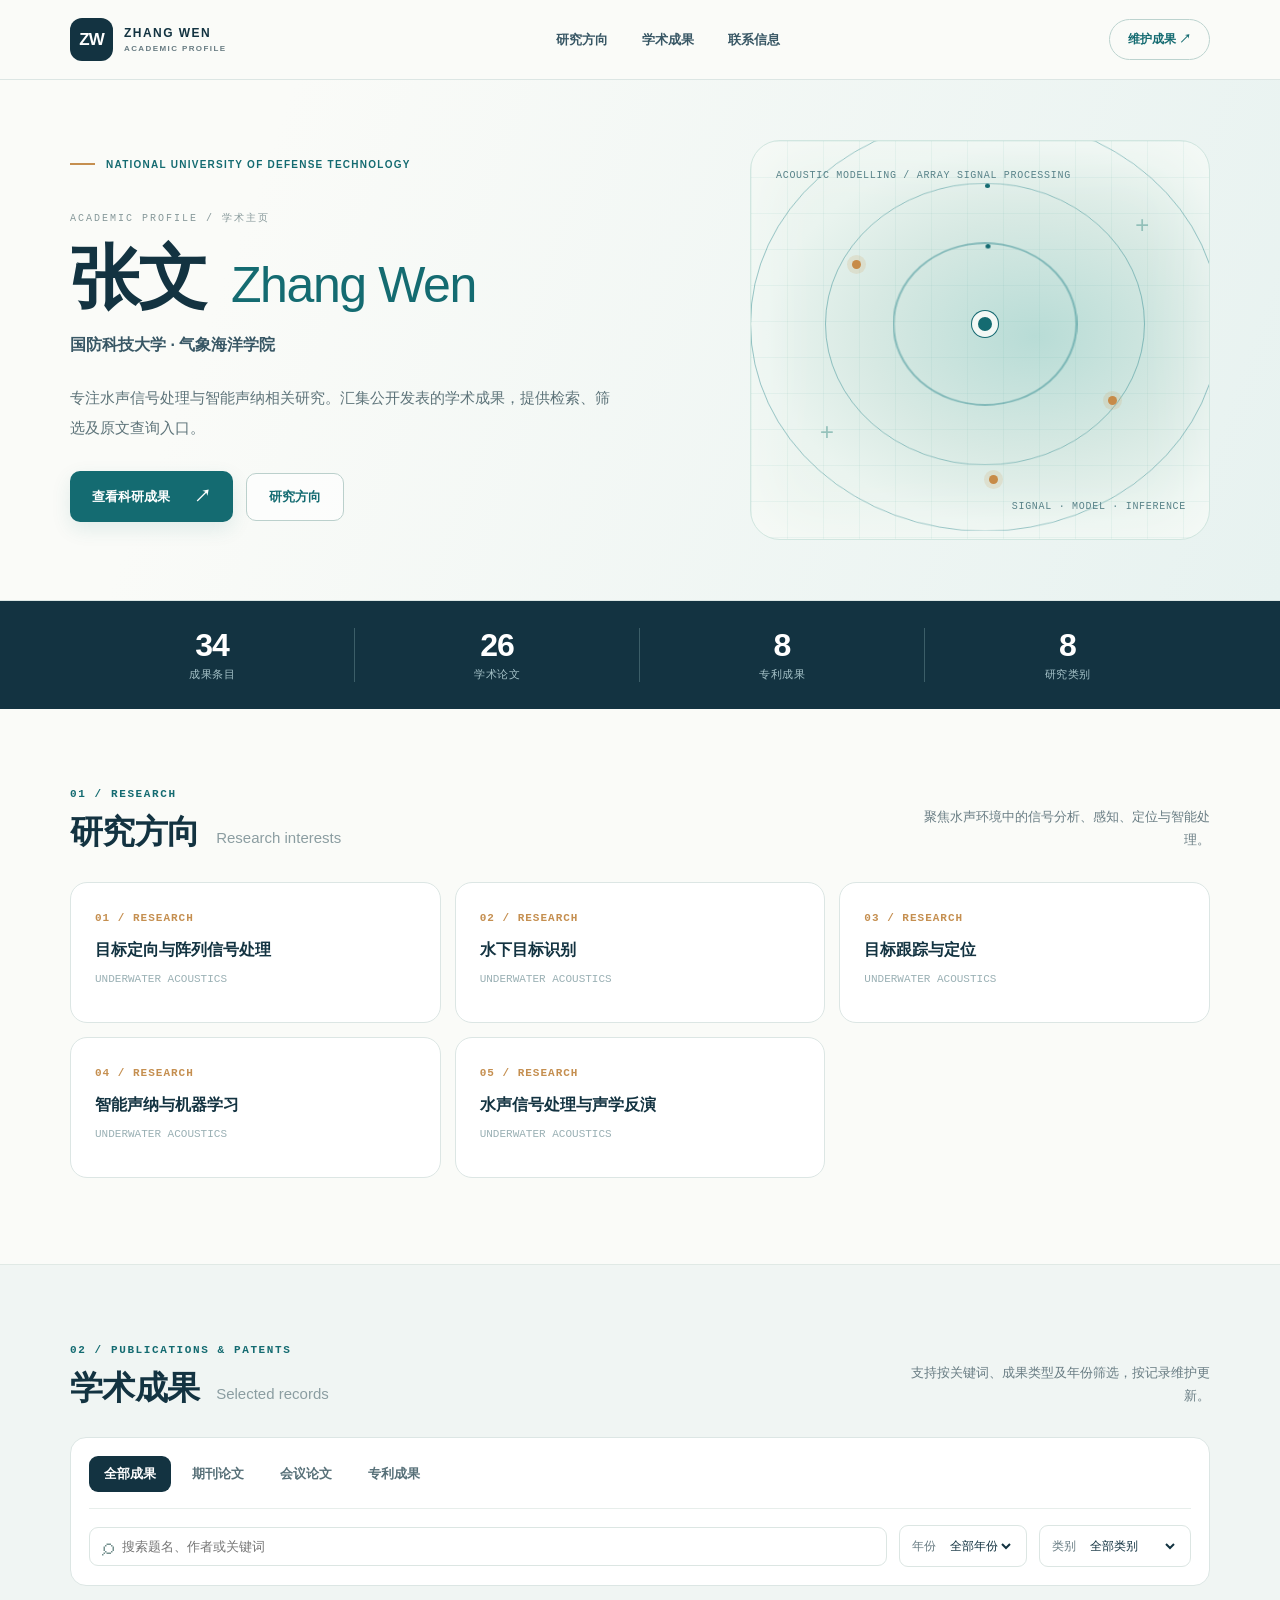
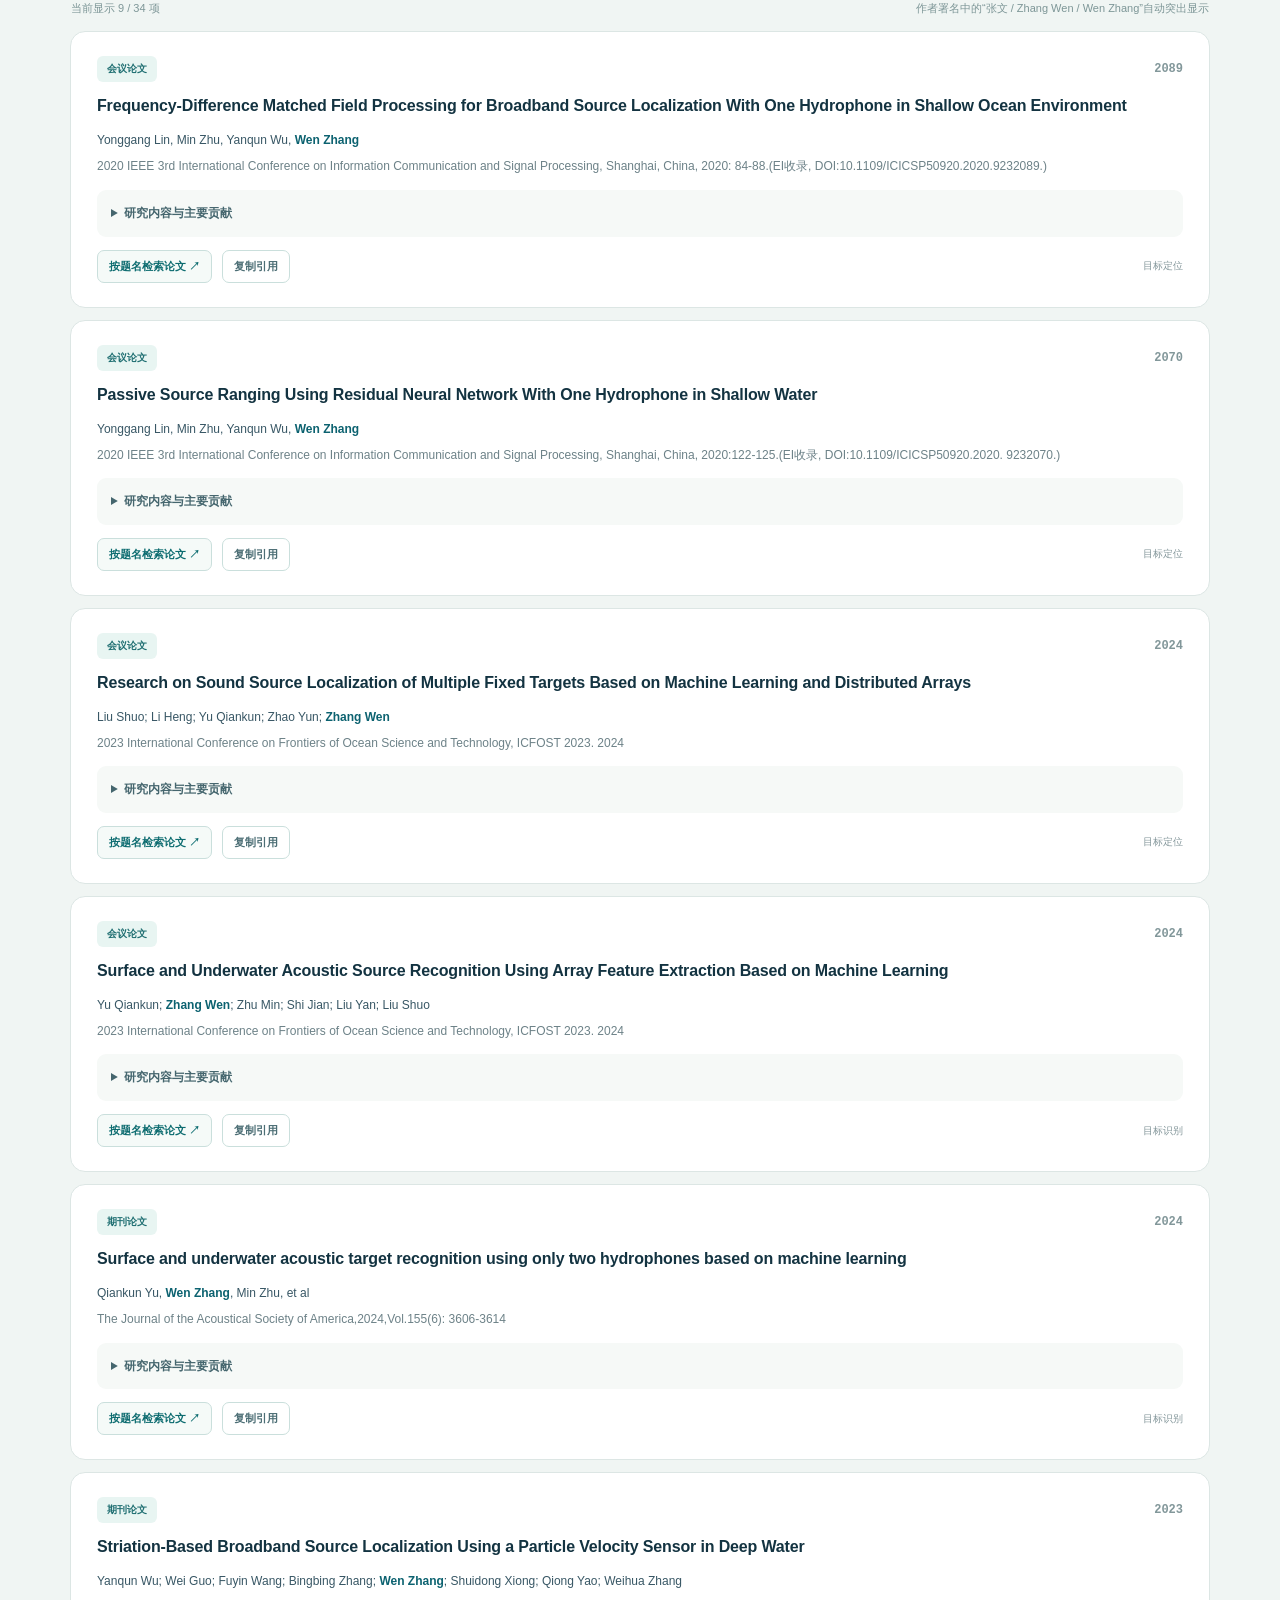
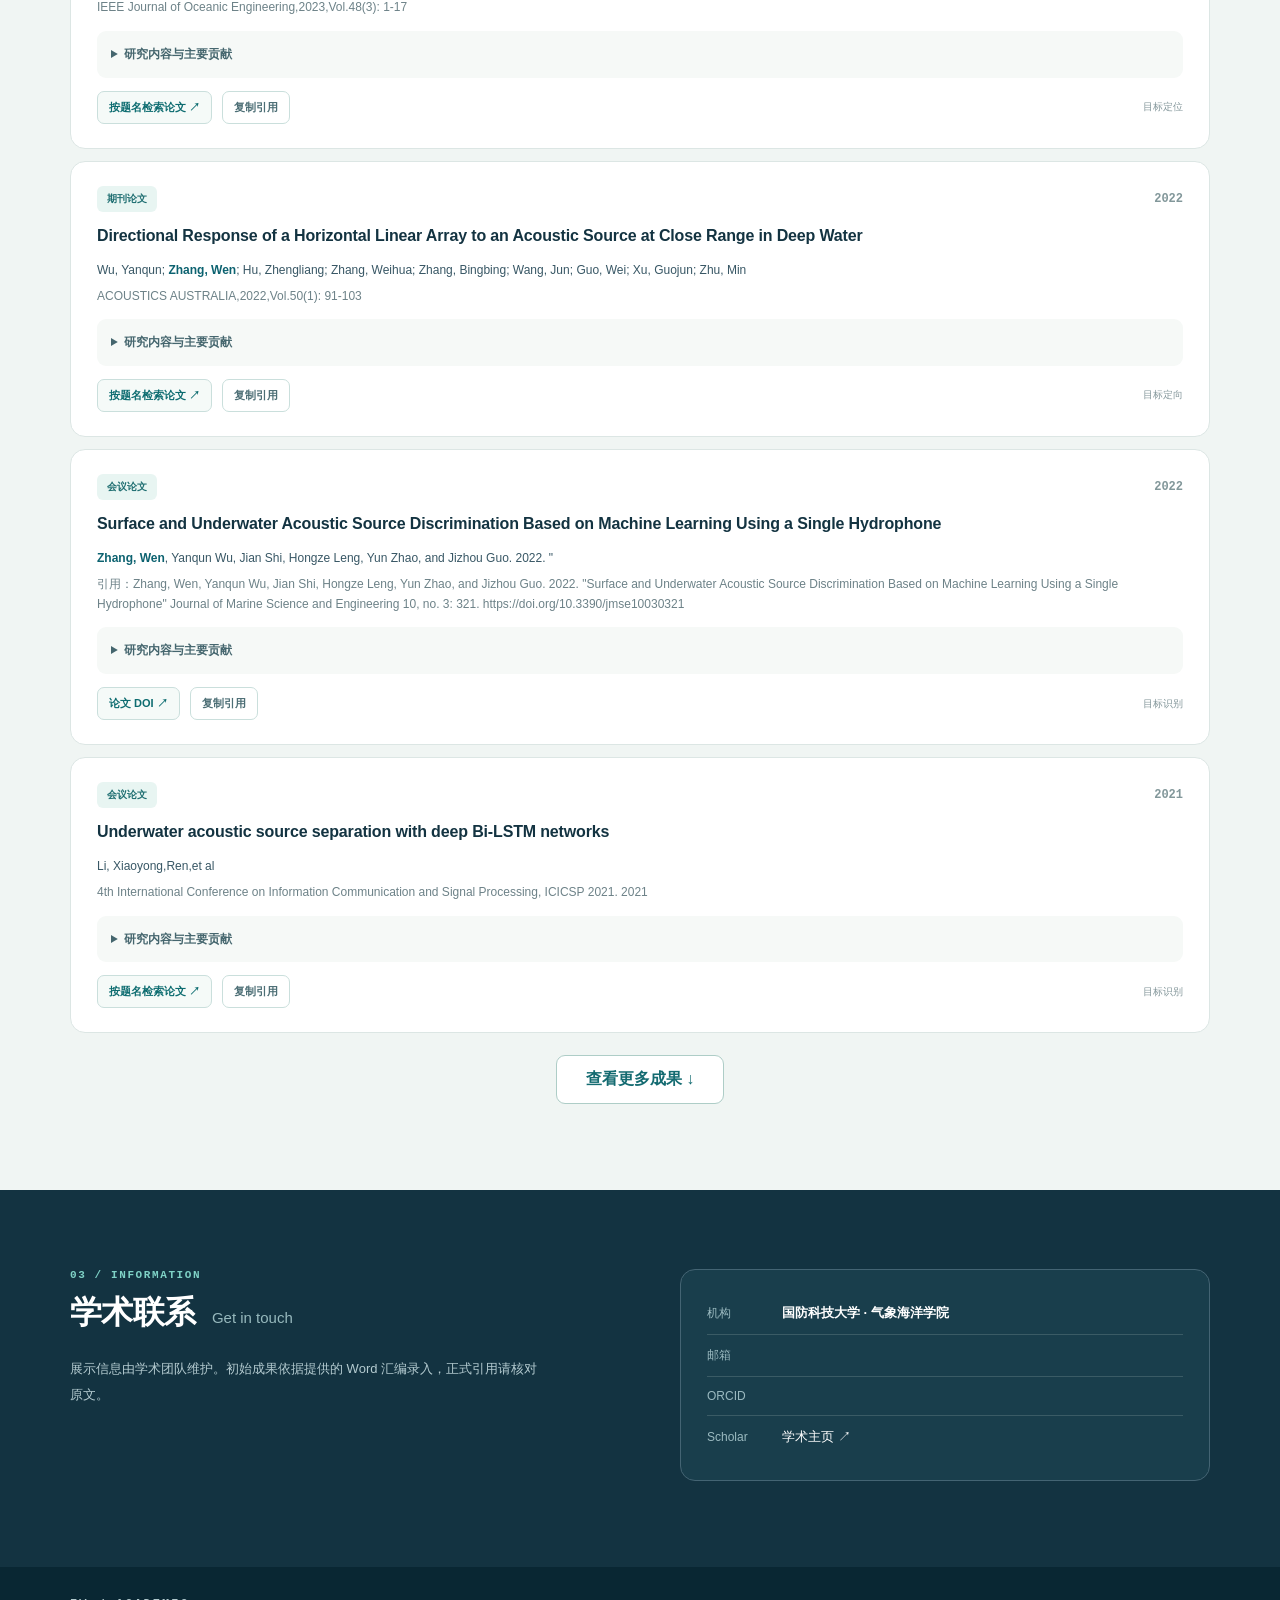
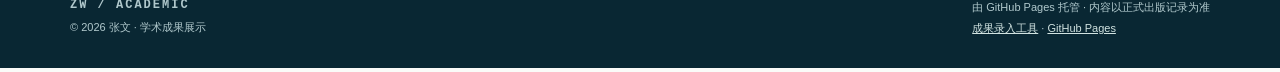
==== index.html @ 101e5ba7 "Add files via upload" ====
<!doctype html>
<html lang="zh-CN">
<head>
  <meta charset="UTF-8">
  <meta name="viewport" content="width=device-width,initial-scale=1">
  <meta name="color-scheme" content="light">
  <meta name="description" content="张文学术主页：研究方向、学术论文和专利成果。">
  <title>张文 · 学术主页 | Zhang Wen</title>
  <link rel="stylesheet" href="./assets/styles.css">
  <script src="./assets/app.js" defer></script>
</head>
<body>
  <header class="masthead">
    <div class="layout nav">
      <a class="mark" href="#home" aria-label="返回首页">
        <span class="monogram">ZW</span><span class="brand-name">ZHANG WEN <small>ACADEMIC PROFILE</small></span>
      </a>
      <nav class="nav-links" aria-label="主导航">
        <a href="#research">研究方向</a>
        <a href="#works">学术成果</a>
        <a href="#contact">联系信息</a>
      </nav>
      <a class="nav-edit" href="./tools/editor.html">维护成果 <span aria-hidden="true">↗</span></a>
    </div>
  </header>

  <main>
    <section id="home" class="hero">
      <div class="layout hero-grid">
        <div class="hero-copy">
          <p class="eyebrow"><span class="tiny-rule"></span> NATIONAL UNIVERSITY OF DEFENSE TECHNOLOGY</p>
          <p class="hero-type">ACADEMIC PROFILE / 学术主页</p>
          <h1 id="profile-name">张文 <span>Zhang Wen</span></h1>
          <p class="affiliation" id="profile-institution">国防科技大学 · 气象海洋学院</p>
          <p class="intro">专注水声信号处理与智能声纳相关研究。汇集公开发表的学术成果，提供检索、筛选及原文查询入口。</p>
          <div class="hero-actions">
            <a class="primary-btn" href="#works">查看科研成果 <span>↗</span></a>
            <a class="secondary-btn" href="#research">研究方向</a>
          </div>
        </div>
        <div class="hero-art" aria-hidden="true">
          <div class="art-grid"></div>
          <div class="ring ring-a"></div><div class="ring ring-b"></div><div class="ring ring-c"></div>
          <div class="ring-center"></div>
          <div class="point point-a"></div><div class="point point-b"></div><div class="point point-c"></div>
          <div class="crosshair crosshair-a">+</div><div class="crosshair crosshair-b">+</div>
          <div class="art-coordinates">ACOUSTIC MODELLING / ARRAY SIGNAL PROCESSING</div>
          <div class="art-caption">SIGNAL · MODEL · INFERENCE</div>
        </div>
      </div>
    </section>

    <section class="metrics">
      <div class="layout metric-grid">
        <div class="metric"><strong id="count-all">—</strong><span>成果条目</span></div>
        <div class="metric"><strong id="count-papers">—</strong><span>学术论文</span></div>
        <div class="metric"><strong id="count-patents">—</strong><span>专利成果</span></div>
        <div class="metric"><strong id="count-categories">—</strong><span>研究类别</span></div>
      </div>
    </section>

    <section id="research" class="section research-section">
      <div class="layout">
        <div class="section-head">
          <div><p class="section-index">01 / RESEARCH</p><h2>研究方向 <em>Research interests</em></h2></div>
          <p class="section-side">聚焦水声环境中的信号分析、感知、定位与智能处理。</p>
        </div>
        <div class="interest-grid" id="interest-grid"></div>
      </div>
    </section>

    <section id="works" class="section works-section">
      <div class="layout">
        <div class="section-head">
          <div><p class="section-index">02 / PUBLICATIONS & PATENTS</p><h2>学术成果 <em>Selected records</em></h2></div>
          <p class="section-side">支持按关键词、成果类型及年份筛选，按记录维护更新。</p>
        </div>
        <div class="toolstrip">
          <div class="tabs" role="group" aria-label="成果类型">
            <button class="tab active" data-type="全部" type="button">全部成果</button>
            <button class="tab" data-type="期刊论文" type="button">期刊论文</button>
            <button class="tab" data-type="会议论文" type="button">会议论文</button>
            <button class="tab" data-type="专利" type="button">专利成果</button>
          </div>
          <div class="filters">
            <label class="search-wrap"><span>⌕</span><input id="search" type="search" placeholder="搜索题名、作者或关键词" aria-label="搜索成果"></label>
            <label class="select-wrap"><span>年份</span><select id="year-filter"><option value="全部">全部年份</option></select></label>
            <label class="select-wrap"><span>类别</span><select id="category-filter"><option value="全部">全部类别</option></select></label>
          </div>
        </div>
        <div class="list-meta"><span id="result-count">正在加载...</span><span>作者署名中的“张文 / Zhang Wen / Wen Zhang”自动突出显示</span></div>
        <div id="works-list" class="works-list" aria-live="polite"></div>
        <div class="load-more-wrap"><button id="load-more" class="load-more" type="button" hidden>查看更多成果 ↓</button></div>
      </div>
    </section>

    <section id="contact" class="section contact-section">
      <div class="layout contact-grid">
        <div>
          <p class="section-index">03 / INFORMATION</p>
          <h2>学术联系 <em>Get in touch</em></h2>
          <p id="profile-note" class="soft-copy"></p>
        </div>
        <div class="contact-panel">
          <p><span>机构</span><strong id="contact-institution">国防科技大学</strong></p>
          <p id="contact-email" hidden><span>邮箱</span><a id="contact-email-link"></a></p>
          <p id="contact-orcid" hidden><span>ORCID</span><a id="contact-orcid-link" target="_blank" rel="noopener noreferrer"></a></p>
          <p id="contact-scholar" hidden><span>Scholar</span><a id="contact-scholar-link" target="_blank" rel="noopener noreferrer">学术主页 ↗</a></p>
        </div>
      </div>
    </section>
  </main>

  <footer class="footer">
    <div class="layout footer-content">
      <div><strong>ZW / ACADEMIC</strong><p>© <span id="this-year"></span> 张文 · 学术成果展示</p></div>
      <p>由 GitHub Pages 托管 · 内容以正式出版记录为准<br><a href="./tools/editor.html">成果录入工具</a> · <a href="https://pages.github.com/" target="_blank" rel="noopener noreferrer">GitHub Pages</a></p>
    </div>
  </footer>
</body>
</html>
---- assets/styles.css ----
:root{
 --ink:#133341; --ink2:#385765; --teal:#146b71; --teal2:#159098;
 --mist:#eff5f3; --paper:#fafbf8; --light:#fff; --line:#dce6e4;
 --muted:#687c83; --gold:#c58f50; --radius:17px;
}
*{box-sizing:border-box}
html{scroll-behavior:smooth}
body{margin:0;background:var(--paper);color:var(--ink);font-family:Inter,-apple-system,BlinkMacSystemFont,"Segoe UI","PingFang SC","Microsoft YaHei",sans-serif;-webkit-font-smoothing:antialiased}
button,input,select{font:inherit} button{cursor:pointer}
a{color:inherit}
.layout{width:min(1140px,calc(100% - 48px));margin:auto}
.masthead{position:sticky;top:0;z-index:80;background:rgba(250,251,248,.96);border-bottom:1px solid #dce6e4;backdrop-filter:blur(14px)}
.nav{height:79px;display:flex;align-items:center;justify-content:space-between;gap:18px}
.mark{display:flex;align-items:center;text-decoration:none;gap:11px;white-space:nowrap}
.monogram{width:43px;height:43px;background:var(--ink);color:white;border-radius:12px;display:grid;place-items:center;font-size:17px;font-weight:800;letter-spacing:-1px}
.brand-name{font-weight:800;letter-spacing:1.45px;font-size:12px}.brand-name small{display:block;font-size:8px;font-weight:650;letter-spacing:1.4px;margin-top:4px;color:var(--muted)}
.nav-links{display:flex;align-items:center;gap:34px}.nav-links a{text-decoration:none;font-size:13px;color:var(--ink2);font-weight:600;transition:color .2s}.nav-links a:hover{color:var(--teal2)}
.nav-edit{border:1px solid #bcd3cf;color:var(--teal);border-radius:100px;padding:11px 18px;font-size:12px;text-decoration:none;font-weight:700;white-space:nowrap}
.nav-edit:hover{background:#e8f4f1}
.hero{background:linear-gradient(110deg,#fafbf8 20%,#e7f2f0 100%);border-bottom:1px solid var(--line);position:relative;overflow:hidden}
.hero-grid{min-height:520px;display:grid;grid-template-columns:1fr 460px;gap:55px;align-items:center}
.hero-copy{padding:66px 0 75px;position:relative;z-index:3}
.eyebrow{font-size:10px;letter-spacing:1.25px;color:var(--teal);font-weight:800;display:flex;align-items:center;gap:11px}
.tiny-rule{background:var(--gold);width:25px;height:2px;display:inline-block}
.hero-type{font-family:ui-monospace,Consolas,monospace;color:#86989a;font-size:10px;letter-spacing:2px;margin-top:41px}
h1{font-size:clamp(45px,5.5vw,73px);line-height:1.15;letter-spacing:-2.2px;margin:13px 0 17px;font-weight:800}
h1 span{font-weight:400;color:var(--teal);font-size:clamp(30px,4.1vw,50px);letter-spacing:-1.4px;margin-left:8px}
.affiliation{font-weight:650;font-size:16px;color:var(--ink2);margin:0}
.intro{color:#5d7379;font-size:15px;line-height:2;max-width:550px;margin:27px 0 28px}
.hero-actions{display:flex;align-items:center;gap:13px}
.primary-btn,.secondary-btn{padding:14px 22px;display:inline-flex;align-items:center;gap:24px;text-decoration:none;border-radius:10px;font-size:13px;font-weight:750}
.primary-btn{background:var(--teal);color:white;box-shadow:0 7px 20px #066c701c}.primary-btn:hover{background:#095f65}
.primary-btn span{font-size:17px}.secondary-btn{color:var(--teal);border:1px solid #bbd0cc;background:#ffffff9c}.secondary-btn:hover{background:white}
.hero-art{height:400px;position:relative;border-radius:30px;background:radial-gradient(ellipse at 62% 49%,#b8dcd6 0,#d7e9e3 41%,#eaf4ef 67%,#f0f6f0 100%);overflow:hidden;border:1px solid #d1e6e0;box-shadow:inset 0 0 75px rgba(255,255,255,.6)}
.art-grid{position:absolute;inset:0;background-image:linear-gradient(#5eaaa015 1px,transparent 1px),linear-gradient(90deg,#5eaaa015 1px,transparent 1px);background-size:36px 36px}
.ring{position:absolute;left:51%;top:46%;transform:translate(-50%,-50%) rotateX(28deg);border-radius:50%;border:1px solid #24828a70}
.ring-a{width:185px;height:185px;border-width:2px}.ring-b{width:320px;height:320px}.ring-c{width:470px;height:470px}
.ring::after{content:"";position:absolute;left:50%;top:0;width:5px;height:5px;border-radius:50%;background:var(--teal)}
.ring-center{position:absolute;width:26px;height:26px;border:6px solid #f3f8f5;box-shadow:0 0 0 1px #156971;left:51%;top:46%;background:var(--teal);border-radius:100%;transform:translate(-50%,-50%)}
.point{position:absolute;border-radius:100%;width:9px;height:9px;background:#c78b48;box-shadow:0 0 0 5px #cf99522b}
.point-a{left:22%;top:30%}.point-b{left:78%;top:64%}.point-c{left:52%;top:84%}
.crosshair{position:absolute;font:24px ui-monospace,monospace;color:#6ca9a2;opacity:.65}
.crosshair-a{left:15%;top:70%}.crosshair-b{right:13%;top:18%}
.art-coordinates,.art-caption{position:absolute;font:10px ui-monospace,Consolas,monospace;line-height:1.7;letter-spacing:.7px;color:#598389}
.art-coordinates{top:26px;left:25px}.art-caption{right:23px;bottom:24px}
.metrics{background:var(--ink);color:#fff}.metric-grid{display:grid;grid-template-columns:repeat(4,1fr);padding:27px 0}
.metric{border-right:1px solid #3c5e68;text-align:center;display:flex;flex-direction:column;gap:4px}.metric:last-child{border-right:0}
.metric strong{font-size:32px;line-height:1.1;letter-spacing:-1px}.metric span{font-size:11px;letter-spacing:.5px;color:#a6c3c9}
.section{padding:79px 0 86px;scroll-margin-top:75px}
.section-head{display:flex;align-items:end;justify-content:space-between;gap:35px;margin-bottom:30px}
.section-index{font:700 11px ui-monospace,Consolas,monospace;letter-spacing:1.6px;color:var(--teal);margin:0 0 12px}
h2{font-size:33px;line-height:1.2;letter-spacing:-.6px;margin:0}
h2 em{font-size:15px;letter-spacing:0;font-style:normal;font-weight:450;color:#8b9da1;margin-left:8px}
.section-side{font-size:13px;line-height:1.8;color:var(--muted);max-width:300px;text-align:right;margin:0}
.interest-grid{display:grid;grid-template-columns:repeat(3,1fr);gap:14px}
.interest-card{border:1px solid var(--line);background:#fff;border-radius:var(--radius);padding:24px 24px 26px;transition:transform .15s,border-color .15s}
.interest-card:hover{transform:translateY(-2px);border-color:#8bbab4}
.interest-num{font:700 11px ui-monospace,monospace;color:var(--gold);letter-spacing:1px}
.interest-title{font-size:16px;font-weight:750;line-height:1.5;margin:13px 0 4px}.interest-sub{font:11px ui-monospace,monospace;color:#9ab0b4}
.works-section{background:#f0f5f3;border-top:1px solid #e0e9e5}
.toolstrip{padding:18px;background:#fff;border:1px solid var(--line);border-radius:16px}
.tabs{display:flex;gap:6px;flex-wrap:wrap;border-bottom:1px solid #e7eeeb;padding:0 0 16px;margin-bottom:16px}
.tab{border:0;background:transparent;color:#577078;font-size:13px;padding:9px 15px;border-radius:9px;font-weight:650}
.tab.active{background:var(--ink);color:white}.tab:hover:not(.active){background:#eef5f2}
.filters{display:flex;gap:12px;align-items:center;flex-wrap:wrap}
.search-wrap{flex:1;display:flex;gap:8px;align-items:center;min-width:220px;border:1px solid #dce6e3;border-radius:9px;padding:0 12px}
.search-wrap span{font-size:24px;color:#75918f}.search-wrap input{padding:11px 0;outline:0;border:0;background:transparent;font-size:13px;min-width:0;flex:1}
.select-wrap{display:flex;align-items:center;gap:10px;border:1px solid #dce6e3;border-radius:9px;padding:0 12px;font-size:12px;color:var(--muted)}
.select-wrap select{background:transparent;border:0;padding:12px 0;outline:0;color:var(--ink);max-width:170px;font-size:12px}
.list-meta{display:flex;justify-content:space-between;align-items:center;gap:20px;color:#7d9697;font-size:11px;margin:15px 1px}
.works-list{display:grid;grid-template-columns:1fr;gap:12px}
.work-card{background:white;border:1px solid var(--line);border-radius:15px;padding:24px 26px;position:relative}
.work-top{display:flex;align-items:center;justify-content:space-between;gap:15px;margin-bottom:12px}
.badge-kind{display:inline-block;font-size:10px;color:#1e6e71;padding:6px 10px;border-radius:6px;background:#e8f5f2;font-weight:750}
.badge-kind.patent{background:#f7efe2;color:#9b6d38}
.work-year{font:700 12px ui-monospace,monospace;color:#82979a}
.work-title{font-weight:760;font-size:16px;line-height:1.5;letter-spacing:-.15px;margin:0 0 12px}
.work-authors{font-size:12px;line-height:1.75;color:var(--ink2);margin:0 0 5px}
.name-highlight{font-weight:850;color:#0c6270}
.work-meta{font-size:12px;color:#6d8288;margin:0 0 12px;line-height:1.7}
.work-summary{font-size:12px;line-height:1.9;color:#6c7e82;margin-top:13px;padding:12px 14px;background:#f6f9f7;border-radius:9px}
.work-summary summary{cursor:pointer;font-weight:650;color:#45666e}
.work-summary p{margin:8px 0 0}
.work-bottom{display:flex;align-items:center;gap:10px;flex-wrap:wrap;margin-top:13px}
.work-link,.copy-btn{font-size:11px;text-decoration:none;border:1px solid #cadfdc;border-radius:7px;padding:8px 11px;background:#f5faf8;color:#0d6c70;font-weight:700}
.work-link:hover,.copy-btn:hover{background:#e5f3ee}.copy-btn{color:#4c6e75;background:white}
.work-tag{font-size:10px;color:#83969a;margin-left:auto}
.empty{border:1px dashed #becfcb;border-radius:12px;padding:42px;text-align:center;background:#fff;color:#728b91}
.load-more-wrap{text-align:center;margin-top:22px}.load-more{padding:13px 29px;border:1px solid #aecdc7;border-radius:9px;color:var(--teal);font-weight:700;background:#fff}
.contact-section{background:var(--ink);color:#fff}
.contact-section .section-index{color:#7fd2c6}.contact-section h2{font-size:32px}.contact-section h2 em{color:#97b9bd}
.contact-grid{display:grid;grid-template-columns:1fr 1fr;gap:80px;align-items:start}
.soft-copy{font-size:13px;line-height:2;color:#b4cbd0;max-width:470px;margin:24px 0 0}
.contact-panel{background:#193e4c;border:1px solid #446473;padding:22px 26px;border-radius:15px}
.contact-panel p{display:flex;gap:20px;align-items:baseline;margin:12px 0;padding-bottom:12px;border-bottom:1px solid #3a5b65}
.contact-panel p:last-child{border-bottom:0;padding-bottom:0}
.contact-panel p span{color:#9bbac0;font-size:12px;min-width:55px}
.contact-panel strong,.contact-panel a{font-size:13px;color:white;text-decoration:none;word-break:break-all}.contact-panel a:hover{text-decoration:underline}
.footer{background:#092733;padding:25px 0;color:#b0c8cc}.footer-content{display:flex;align-items:center;justify-content:space-between;gap:22px}
.footer strong{font:700 12px ui-monospace,monospace;letter-spacing:2px}.footer p{font-size:11px;line-height:1.85;margin:5px 0}.footer a{color:#d1e3e1}
@media(max-width:960px){.hero-grid{grid-template-columns:1fr 345px;gap:15px}.hero-art{height:340px}.hero-copy{padding:55px 0}.nav-links{gap:17px}.interest-grid{grid-template-columns:repeat(2,1fr)}.contact-grid{gap:32px}}
@media(max-width:720px){.layout{width:min(100% - 34px,1140px)}.nav{height:70px}.nav-links{display:none}.hero-grid{grid-template-columns:1fr;gap:0}.hero-copy{padding:52px 0 25px}.hero-art{height:255px;margin-bottom:35px}.hero-type{margin-top:29px}h1 span{display:block;margin:5px 0 0}.metric-grid{padding:22px 0}.metric strong{font-size:25px}.metric span{font-size:10px}.section{padding:58px 0}.section-head{align-items:start;display:block}.section-side{text-align:left;margin-top:13px}.interest-grid{grid-template-columns:1fr}.filters{display:grid;grid-template-columns:1fr 1fr}.search-wrap{grid-column:1/-1}.select-wrap{justify-content:space-between}.select-wrap select{max-width:100px}.list-meta span:last-child{display:none}.work-card{padding:21px 19px}.contact-grid{grid-template-columns:1fr;gap:25px}.footer-content{display:block}.brand-name{font-size:11px}.nav-edit{padding:10px 13px}}
@media(prefers-reduced-motion:reduce){html{scroll-behavior:auto}*,*::before,*::after{transition:none!important;animation:none!important}}
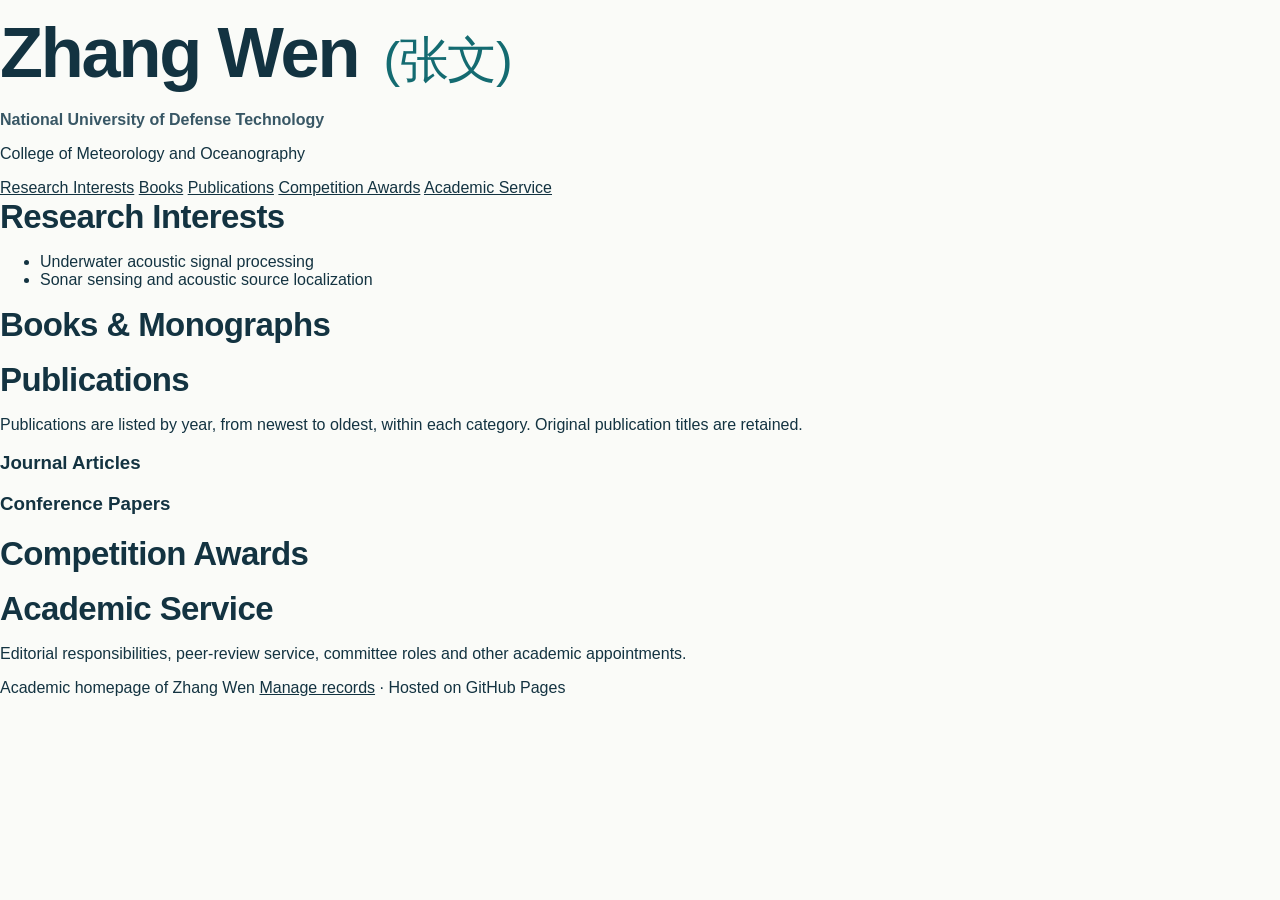
==== commit bc54c72a: "Update index.html" ====
--- a/index.html
+++ b/index.html
@@ -1,121 +1,78 @@
 <!doctype html>
-<html lang="zh-CN">
+<html lang="en">
 <head>
   <meta charset="UTF-8">
-  <meta name="viewport" content="width=device-width,initial-scale=1">
+  <meta name="viewport" content="width=device-width, initial-scale=1">
+  <meta name="description" content="Academic homepage of Zhang Wen: research interests, books, journal articles, conference papers, awards and academic service.">
   <meta name="color-scheme" content="light">
-  <meta name="description" content="张文学术主页：研究方向、学术论文和专利成果。">
-  <title>张文 · 学术主页 | Zhang Wen</title>
+  <title>Zhang Wen | Academic Homepage</title>
   <link rel="stylesheet" href="./assets/styles.css">
-  <script src="./assets/app.js" defer></script>
+  <script defer src="./assets/app.js"></script>
 </head>
 <body>
-  <header class="masthead">
-    <div class="layout nav">
-      <a class="mark" href="#home" aria-label="返回首页">
-        <span class="monogram">ZW</span><span class="brand-name">ZHANG WEN <small>ACADEMIC PROFILE</small></span>
-      </a>
-      <nav class="nav-links" aria-label="主导航">
-        <a href="#research">研究方向</a>
-        <a href="#works">学术成果</a>
-        <a href="#contact">联系信息</a>
+  <div class="page">
+    <header class="site-header" id="about">
+      <div class="identity">
+        <h1 id="person-name">Zhang Wen <span class="native-name">(张文)</span></h1>
+        <p class="affiliation" id="affiliation">National University of Defense Technology</p>
+        <p class="department" id="department">College of Meteorology and Oceanography</p>
+        <p class="biography" id="biography"></p>
+        <p class="contact-links" id="contact-links"></p>
+      </div>
+      <nav class="main-nav" aria-label="Section navigation">
+        <a href="#research">Research Interests</a>
+        <a href="#books">Books</a>
+        <a href="#publications">Publications</a>
+        <a href="#awards">Competition Awards</a>
+        <a href="#service">Academic Service</a>
       </nav>
-      <a class="nav-edit" href="./tools/editor.html">维护成果 <span aria-hidden="true">↗</span></a>
-    </div>
-  </header>
+    </header>
 
-  <main>
-    <section id="home" class="hero">
-      <div class="layout hero-grid">
-        <div class="hero-copy">
-          <p class="eyebrow"><span class="tiny-rule"></span> NATIONAL UNIVERSITY OF DEFENSE TECHNOLOGY</p>
-          <p class="hero-type">ACADEMIC PROFILE / 学术主页</p>
-          <h1 id="profile-name">张文 <span>Zhang Wen</span></h1>
-          <p class="affiliation" id="profile-institution">国防科技大学 · 气象海洋学院</p>
-          <p class="intro">专注水声信号处理与智能声纳相关研究。汇集公开发表的学术成果，提供检索、筛选及原文查询入口。</p>
-          <div class="hero-actions">
-            <a class="primary-btn" href="#works">查看科研成果 <span>↗</span></a>
-            <a class="secondary-btn" href="#research">研究方向</a>
-          </div>
-        </div>
-        <div class="hero-art" aria-hidden="true">
-          <div class="art-grid"></div>
-          <div class="ring ring-a"></div><div class="ring ring-b"></div><div class="ring ring-c"></div>
-          <div class="ring-center"></div>
-          <div class="point point-a"></div><div class="point point-b"></div><div class="point point-c"></div>
-          <div class="crosshair crosshair-a">+</div><div class="crosshair crosshair-b">+</div>
-          <div class="art-coordinates">ACOUSTIC MODELLING / ARRAY SIGNAL PROCESSING</div>
-          <div class="art-caption">SIGNAL · MODEL · INFERENCE</div>
-        </div>
-      </div>
-    </section>
+    <main>
+      <section class="content-section" id="research">
+        <h2>Research Interests</h2>
+        <ul class="interest-list" id="interest-list">
+          <li>Underwater acoustic signal processing</li>
+          <li>Sonar sensing and acoustic source localization</li>
+        </ul>
+      </section>
 
-    <section class="metrics">
-      <div class="layout metric-grid">
-        <div class="metric"><strong id="count-all">—</strong><span>成果条目</span></div>
-        <div class="metric"><strong id="count-papers">—</strong><span>学术论文</span></div>
-        <div class="metric"><strong id="count-patents">—</strong><span>专利成果</span></div>
-        <div class="metric"><strong id="count-categories">—</strong><span>研究类别</span></div>
-      </div>
-    </section>
+      <section class="content-section" id="books">
+        <h2>Books &amp; Monographs</h2>
+        <ol id="book-list" class="publication-list"></ol>
+        <p id="book-empty" class="empty-note" hidden>No verified book or monograph entries have been added yet.</p>
+      </section>
 
-    <section id="research" class="section research-section">
-      <div class="layout">
-        <div class="section-head">
-          <div><p class="section-index">01 / RESEARCH</p><h2>研究方向 <em>Research interests</em></h2></div>
-          <p class="section-side">聚焦水声环境中的信号分析、感知、定位与智能处理。</p>
-        </div>
-        <div class="interest-grid" id="interest-grid"></div>
-      </div>
-    </section>
+      <section class="content-section" id="publications">
+        <h2>Publications</h2>
+        <p class="section-intro">Publications are listed by year, from newest to oldest, within each category. Original publication titles are retained.</p>
+        <h3 id="journals">Journal Articles <span class="count" id="journal-count"></span></h3>
+        <ol id="journal-list" class="publication-list"></ol>
+        <p id="journal-empty" class="empty-note" hidden>No journal articles have been added.</p>
 
-    <section id="works" class="section works-section">
-      <div class="layout">
-        <div class="section-head">
-          <div><p class="section-index">02 / PUBLICATIONS & PATENTS</p><h2>学术成果 <em>Selected records</em></h2></div>
-          <p class="section-side">支持按关键词、成果类型及年份筛选，按记录维护更新。</p>
-        </div>
-        <div class="toolstrip">
-          <div class="tabs" role="group" aria-label="成果类型">
-            <button class="tab active" data-type="全部" type="button">全部成果</button>
-            <button class="tab" data-type="期刊论文" type="button">期刊论文</button>
-            <button class="tab" data-type="会议论文" type="button">会议论文</button>
-            <button class="tab" data-type="专利" type="button">专利成果</button>
-          </div>
-          <div class="filters">
-            <label class="search-wrap"><span>⌕</span><input id="search" type="search" placeholder="搜索题名、作者或关键词" aria-label="搜索成果"></label>
-            <label class="select-wrap"><span>年份</span><select id="year-filter"><option value="全部">全部年份</option></select></label>
-            <label class="select-wrap"><span>类别</span><select id="category-filter"><option value="全部">全部类别</option></select></label>
-          </div>
-        </div>
-        <div class="list-meta"><span id="result-count">正在加载...</span><span>作者署名中的“张文 / Zhang Wen / Wen Zhang”自动突出显示</span></div>
-        <div id="works-list" class="works-list" aria-live="polite"></div>
-        <div class="load-more-wrap"><button id="load-more" class="load-more" type="button" hidden>查看更多成果 ↓</button></div>
-      </div>
-    </section>
+        <h3 id="conferences" class="subsection">Conference Papers <span class="count" id="conference-count"></span></h3>
+        <ol id="conference-list" class="publication-list"></ol>
+        <p id="conference-empty" class="empty-note" hidden>No conference papers have been added.</p>
+      </section>
 
-    <section id="contact" class="section contact-section">
-      <div class="layout contact-grid">
-        <div>
-          <p class="section-index">03 / INFORMATION</p>
-          <h2>学术联系 <em>Get in touch</em></h2>
-          <p id="profile-note" class="soft-copy"></p>
-        </div>
-        <div class="contact-panel">
-          <p><span>机构</span><strong id="contact-institution">国防科技大学</strong></p>
-          <p id="contact-email" hidden><span>邮箱</span><a id="contact-email-link"></a></p>
-          <p id="contact-orcid" hidden><span>ORCID</span><a id="contact-orcid-link" target="_blank" rel="noopener noreferrer"></a></p>
-          <p id="contact-scholar" hidden><span>Scholar</span><a id="contact-scholar-link" target="_blank" rel="noopener noreferrer">学术主页 ↗</a></p>
-        </div>
-      </div>
-    </section>
-  </main>
+      <section class="content-section" id="awards">
+        <h2>Competition Awards</h2>
+        <ol id="award-list" class="publication-list"></ol>
+        <p id="award-empty" class="empty-note" hidden>No verified competition awards have been added yet.</p>
+      </section>
 
-  <footer class="footer">
-    <div class="layout footer-content">
-      <div><strong>ZW / ACADEMIC</strong><p>© <span id="this-year"></span> 张文 · 学术成果展示</p></div>
-      <p>由 GitHub Pages 托管 · 内容以正式出版记录为准<br><a href="./tools/editor.html">成果录入工具</a> · <a href="https://pages.github.com/" target="_blank" rel="noopener noreferrer">GitHub Pages</a></p>
-    </div>
-  </footer>
+      <section class="content-section" id="service">
+        <h2>Academic Service</h2>
+        <p class="section-intro">Editorial responsibilities, peer-review service, committee roles and other academic appointments.</p>
+        <ul id="service-list" class="service-list"></ul>
+        <p id="service-empty" class="empty-note" hidden>No verified academic service entries have been added yet.</p>
+      </section>
+    </main>
+
+    <footer class="site-footer">
+      <span>Academic homepage of Zhang Wen</span>
+      <span><a href="./tools/editor.html">Manage records</a> · Hosted on GitHub Pages</span>
+    </footer>
+  </div>
 </body>
 </html>
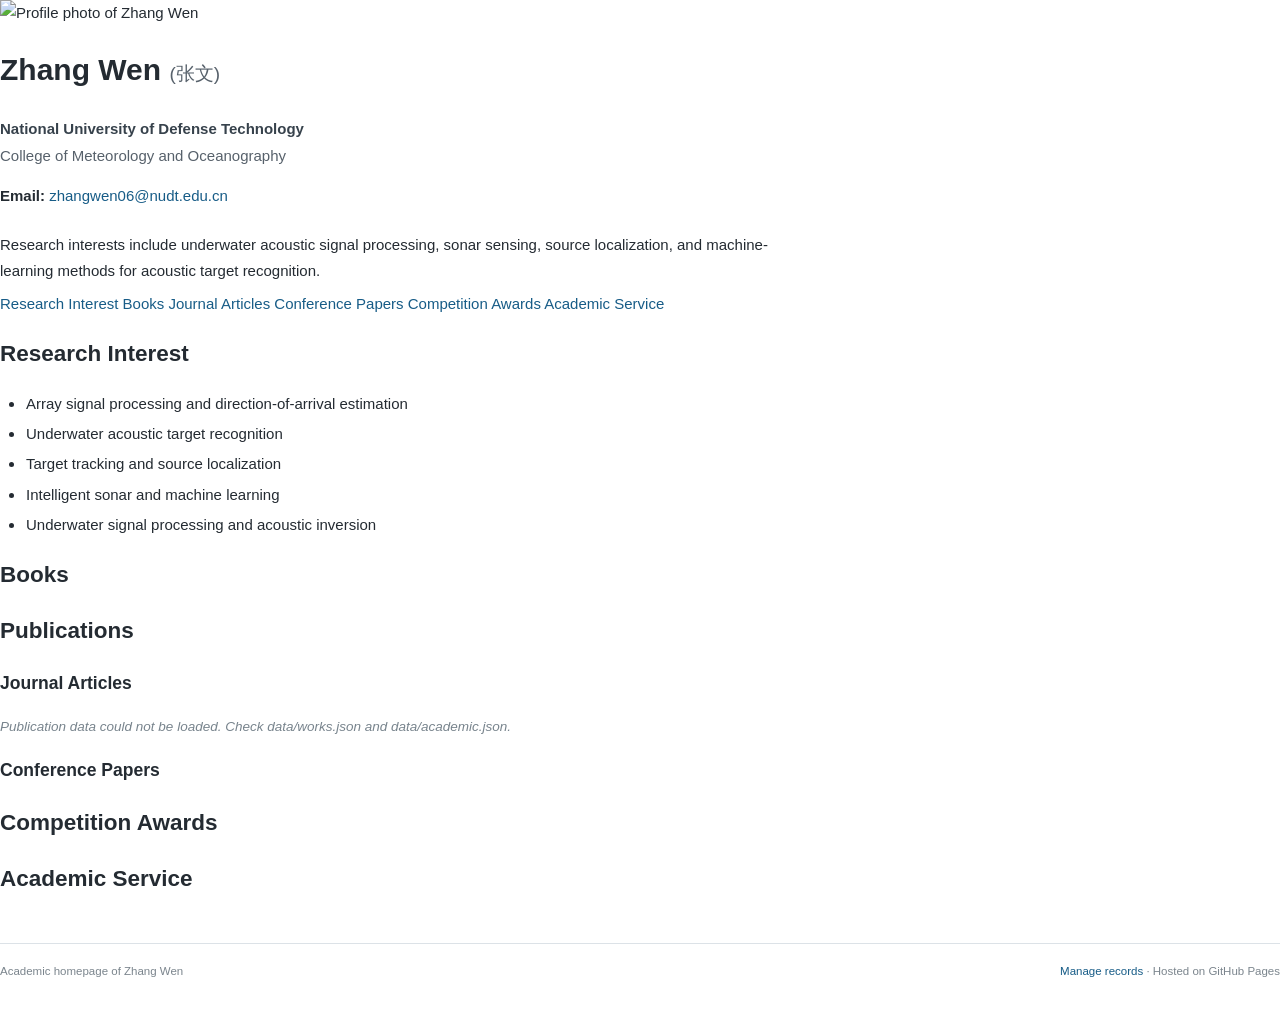
==== commit c575fe49: "Update index.html" ====
--- a/index.html
+++ b/index.html
@@ -3,76 +3,92 @@
 <head>
   <meta charset="UTF-8">
   <meta name="viewport" content="width=device-width, initial-scale=1">
-  <meta name="description" content="Academic homepage of Zhang Wen: research interests, books, journal articles, conference papers, awards and academic service.">
+  <meta name="description" content="Academic homepage of Zhang Wen: biography, research interests, books, journal articles, conference papers, competition awards, and academic service.">
   <meta name="color-scheme" content="light">
   <title>Zhang Wen | Academic Homepage</title>
   <link rel="stylesheet" href="./assets/styles.css">
   <script defer src="./assets/app.js"></script>
 </head>
 <body>
-  <div class="page">
-    <header class="site-header" id="about">
-      <div class="identity">
-        <h1 id="person-name">Zhang Wen <span class="native-name">(张文)</span></h1>
-        <p class="affiliation" id="affiliation">National University of Defense Technology</p>
-        <p class="department" id="department">College of Meteorology and Oceanography</p>
-        <p class="biography" id="biography"></p>
-        <p class="contact-links" id="contact-links"></p>
-      </div>
-      <nav class="main-nav" aria-label="Section navigation">
-        <a href="#research">Research Interests</a>
-        <a href="#books">Books</a>
-        <a href="#publications">Publications</a>
-        <a href="#awards">Competition Awards</a>
-        <a href="#service">Academic Service</a>
-      </nav>
-    </header>
+  <div class="page-shell">
+    <div class="page-card">
+      <header class="top-profile">
+        <div class="profile-photo-wrap">
+          <img id="profile-photo" class="profile-photo" src="./assets/profile-placeholder.svg" alt="Profile photo of Zhang Wen">
+        </div>
+        <div class="profile-main">
+          <h1 id="person-name">Zhang Wen <span class="native-name">(张文)</span></h1>
+          <p id="title-line" class="title-line"></p>
+          <p id="affiliation" class="affiliation">National University of Defense Technology</p>
+          <p id="department" class="department">College of Meteorology and Oceanography</p>
+          <p class="contact-line"><strong>Email:</strong> <a id="email-link" href="mailto:zhangwen06@nudt.edu.cn">zhangwen06@nudt.edu.cn</a></p>
+          <p id="links-line" class="contact-links"></p>
+          <p id="biography" class="biography"></p>
+          <nav class="quick-nav" aria-label="Section navigation">
+            <a href="#research">Research Interest</a>
+            <a href="#books">Books</a>
+            <a href="#journal-articles">Journal Articles</a>
+            <a href="#conference-papers">Conference Papers</a>
+            <a href="#awards">Competition Awards</a>
+            <a href="#service">Academic Service</a>
+          </nav>
+        </div>
+      </header>
 
-    <main>
-      <section class="content-section" id="research">
-        <h2>Research Interests</h2>
-        <ul class="interest-list" id="interest-list">
-          <li>Underwater acoustic signal processing</li>
-          <li>Sonar sensing and acoustic source localization</li>
-        </ul>
+      <section class="content-block" id="research">
+        <h2>Research Interest</h2>
+        <div class="section-content">
+          <ul class="interest-list" id="interest-list"></ul>
+        </div>
       </section>
 
-      <section class="content-section" id="books">
-        <h2>Books &amp; Monographs</h2>
-        <ol id="book-list" class="publication-list"></ol>
-        <p id="book-empty" class="empty-note" hidden>No verified book or monograph entries have been added yet.</p>
+      <section class="content-block" id="books">
+        <h2>Books</h2>
+        <div class="section-content">
+          <div id="book-grid" class="book-grid"></div>
+          <ol id="book-list" class="book-detail-list"></ol>
+          <p id="book-empty" class="empty-note" hidden>No verified book or monograph entries have been added yet.</p>
+        </div>
       </section>
 
-      <section class="content-section" id="publications">
+      <section class="content-block" id="publications">
         <h2>Publications</h2>
-        <p class="section-intro">Publications are listed by year, from newest to oldest, within each category. Original publication titles are retained.</p>
-        <h3 id="journals">Journal Articles <span class="count" id="journal-count"></span></h3>
-        <ol id="journal-list" class="publication-list"></ol>
-        <p id="journal-empty" class="empty-note" hidden>No journal articles have been added.</p>
+        <div class="section-content">
+          <section id="journal-articles" class="sub-block">
+            <h3>Journal Articles <span id="journal-count" class="count"></span></h3>
+            <ol id="journal-list" class="publication-list"></ol>
+            <p id="journal-empty" class="empty-note" hidden>No journal articles have been added.</p>
+          </section>
 
-        <h3 id="conferences" class="subsection">Conference Papers <span class="count" id="conference-count"></span></h3>
-        <ol id="conference-list" class="publication-list"></ol>
-        <p id="conference-empty" class="empty-note" hidden>No conference papers have been added.</p>
+          <section id="conference-papers" class="sub-block">
+            <h3>Conference Papers <span id="conference-count" class="count"></span></h3>
+            <ol id="conference-list" class="publication-list"></ol>
+            <p id="conference-empty" class="empty-note" hidden>No conference papers have been added.</p>
+          </section>
+        </div>
       </section>
 
-      <section class="content-section" id="awards">
+      <section class="content-block" id="awards">
         <h2>Competition Awards</h2>
-        <ol id="award-list" class="publication-list"></ol>
-        <p id="award-empty" class="empty-note" hidden>No verified competition awards have been added yet.</p>
+        <div class="section-content">
+          <ol id="award-list" class="publication-list"></ol>
+          <p id="award-empty" class="empty-note" hidden>No verified competition awards have been added yet.</p>
+        </div>
       </section>
 
-      <section class="content-section" id="service">
+      <section class="content-block" id="service">
         <h2>Academic Service</h2>
-        <p class="section-intro">Editorial responsibilities, peer-review service, committee roles and other academic appointments.</p>
-        <ul id="service-list" class="service-list"></ul>
-        <p id="service-empty" class="empty-note" hidden>No verified academic service entries have been added yet.</p>
+        <div class="section-content">
+          <ul id="service-list" class="service-list"></ul>
+          <p id="service-empty" class="empty-note" hidden>No verified academic service entries have been added yet.</p>
+        </div>
       </section>
-    </main>
 
-    <footer class="site-footer">
-      <span>Academic homepage of Zhang Wen</span>
-      <span><a href="./tools/editor.html">Manage records</a> · Hosted on GitHub Pages</span>
-    </footer>
+      <footer class="site-footer">
+        <span>Academic homepage of Zhang Wen</span>
+        <span><a href="./tools/editor.html">Manage records</a> · Hosted on GitHub Pages</span>
+      </footer>
+    </div>
   </div>
 </body>
 </html>
--- a/assets/styles.css
+++ b/assets/styles.css
@@ -1,104 +1,99 @@
-
-:root{
- --ink:#133341; --ink2:#385765; --teal:#146b71; --teal2:#159098;
- --mist:#eff5f3; --paper:#fafbf8; --light:#fff; --line:#dce6e4;
- --muted:#687c83; --gold:#c58f50; --radius:17px;
+/* Minimal academic CV layout inspired by traditional university publication pages. */
+:root {
+  --text: #242b32;
+  --secondary: #57616b;
+  --blue: #175c87;
+  --blue-hover: #0d3f63;
+  --line: #dce2e7;
+  --light: #f5f7f8;
 }
-*{box-sizing:border-box}
-html{scroll-behavior:smooth}
-body{margin:0;background:var(--paper);color:var(--ink);font-family:Inter,-apple-system,BlinkMacSystemFont,"Segoe UI","PingFang SC","Microsoft YaHei",sans-serif;-webkit-font-smoothing:antialiased}
-button,input,select{font:inherit} button{cursor:pointer}
-a{color:inherit}
-.layout{width:min(1140px,calc(100% - 48px));margin:auto}
-.masthead{position:sticky;top:0;z-index:80;background:rgba(250,251,248,.96);border-bottom:1px solid #dce6e4;backdrop-filter:blur(14px)}
-.nav{height:79px;display:flex;align-items:center;justify-content:space-between;gap:18px}
-.mark{display:flex;align-items:center;text-decoration:none;gap:11px;white-space:nowrap}
-.monogram{width:43px;height:43px;background:var(--ink);color:white;border-radius:12px;display:grid;place-items:center;font-size:17px;font-weight:800;letter-spacing:-1px}
-.brand-name{font-weight:800;letter-spacing:1.45px;font-size:12px}.brand-name small{display:block;font-size:8px;font-weight:650;letter-spacing:1.4px;margin-top:4px;color:var(--muted)}
-.nav-links{display:flex;align-items:center;gap:34px}.nav-links a{text-decoration:none;font-size:13px;color:var(--ink2);font-weight:600;transition:color .2s}.nav-links a:hover{color:var(--teal2)}
-.nav-edit{border:1px solid #bcd3cf;color:var(--teal);border-radius:100px;padding:11px 18px;font-size:12px;text-decoration:none;font-weight:700;white-space:nowrap}
-.nav-edit:hover{background:#e8f4f1}
-.hero{background:linear-gradient(110deg,#fafbf8 20%,#e7f2f0 100%);border-bottom:1px solid var(--line);position:relative;overflow:hidden}
-.hero-grid{min-height:520px;display:grid;grid-template-columns:1fr 460px;gap:55px;align-items:center}
-.hero-copy{padding:66px 0 75px;position:relative;z-index:3}
-.eyebrow{font-size:10px;letter-spacing:1.25px;color:var(--teal);font-weight:800;display:flex;align-items:center;gap:11px}
-.tiny-rule{background:var(--gold);width:25px;height:2px;display:inline-block}
-.hero-type{font-family:ui-monospace,Consolas,monospace;color:#86989a;font-size:10px;letter-spacing:2px;margin-top:41px}
-h1{font-size:clamp(45px,5.5vw,73px);line-height:1.15;letter-spacing:-2.2px;margin:13px 0 17px;font-weight:800}
-h1 span{font-weight:400;color:var(--teal);font-size:clamp(30px,4.1vw,50px);letter-spacing:-1.4px;margin-left:8px}
-.affiliation{font-weight:650;font-size:16px;color:var(--ink2);margin:0}
-.intro{color:#5d7379;font-size:15px;line-height:2;max-width:550px;margin:27px 0 28px}
-.hero-actions{display:flex;align-items:center;gap:13px}
-.primary-btn,.secondary-btn{padding:14px 22px;display:inline-flex;align-items:center;gap:24px;text-decoration:none;border-radius:10px;font-size:13px;font-weight:750}
-.primary-btn{background:var(--teal);color:white;box-shadow:0 7px 20px #066c701c}.primary-btn:hover{background:#095f65}
-.primary-btn span{font-size:17px}.secondary-btn{color:var(--teal);border:1px solid #bbd0cc;background:#ffffff9c}.secondary-btn:hover{background:white}
-.hero-art{height:400px;position:relative;border-radius:30px;background:radial-gradient(ellipse at 62% 49%,#b8dcd6 0,#d7e9e3 41%,#eaf4ef 67%,#f0f6f0 100%);overflow:hidden;border:1px solid #d1e6e0;box-shadow:inset 0 0 75px rgba(255,255,255,.6)}
-.art-grid{position:absolute;inset:0;background-image:linear-gradient(#5eaaa015 1px,transparent 1px),linear-gradient(90deg,#5eaaa015 1px,transparent 1px);background-size:36px 36px}
-.ring{position:absolute;left:51%;top:46%;transform:translate(-50%,-50%) rotateX(28deg);border-radius:50%;border:1px solid #24828a70}
-.ring-a{width:185px;height:185px;border-width:2px}.ring-b{width:320px;height:320px}.ring-c{width:470px;height:470px}
-.ring::after{content:"";position:absolute;left:50%;top:0;width:5px;height:5px;border-radius:50%;background:var(--teal)}
-.ring-center{position:absolute;width:26px;height:26px;border:6px solid #f3f8f5;box-shadow:0 0 0 1px #156971;left:51%;top:46%;background:var(--teal);border-radius:100%;transform:translate(-50%,-50%)}
-.point{position:absolute;border-radius:100%;width:9px;height:9px;background:#c78b48;box-shadow:0 0 0 5px #cf99522b}
-.point-a{left:22%;top:30%}.point-b{left:78%;top:64%}.point-c{left:52%;top:84%}
-.crosshair{position:absolute;font:24px ui-monospace,monospace;color:#6ca9a2;opacity:.65}
-.crosshair-a{left:15%;top:70%}.crosshair-b{right:13%;top:18%}
-.art-coordinates,.art-caption{position:absolute;font:10px ui-monospace,Consolas,monospace;line-height:1.7;letter-spacing:.7px;color:#598389}
-.art-coordinates{top:26px;left:25px}.art-caption{right:23px;bottom:24px}
-.metrics{background:var(--ink);color:#fff}.metric-grid{display:grid;grid-template-columns:repeat(4,1fr);padding:27px 0}
-.metric{border-right:1px solid #3c5e68;text-align:center;display:flex;flex-direction:column;gap:4px}.metric:last-child{border-right:0}
-.metric strong{font-size:32px;line-height:1.1;letter-spacing:-1px}.metric span{font-size:11px;letter-spacing:.5px;color:#a6c3c9}
-.section{padding:79px 0 86px;scroll-margin-top:75px}
-.section-head{display:flex;align-items:end;justify-content:space-between;gap:35px;margin-bottom:30px}
-.section-index{font:700 11px ui-monospace,Consolas,monospace;letter-spacing:1.6px;color:var(--teal);margin:0 0 12px}
-h2{font-size:33px;line-height:1.2;letter-spacing:-.6px;margin:0}
-h2 em{font-size:15px;letter-spacing:0;font-style:normal;font-weight:450;color:#8b9da1;margin-left:8px}
-.section-side{font-size:13px;line-height:1.8;color:var(--muted);max-width:300px;text-align:right;margin:0}
-.interest-grid{display:grid;grid-template-columns:repeat(3,1fr);gap:14px}
-.interest-card{border:1px solid var(--line);background:#fff;border-radius:var(--radius);padding:24px 24px 26px;transition:transform .15s,border-color .15s}
-.interest-card:hover{transform:translateY(-2px);border-color:#8bbab4}
-.interest-num{font:700 11px ui-monospace,monospace;color:var(--gold);letter-spacing:1px}
-.interest-title{font-size:16px;font-weight:750;line-height:1.5;margin:13px 0 4px}.interest-sub{font:11px ui-monospace,monospace;color:#9ab0b4}
-.works-section{background:#f0f5f3;border-top:1px solid #e0e9e5}
-.toolstrip{padding:18px;background:#fff;border:1px solid var(--line);border-radius:16px}
-.tabs{display:flex;gap:6px;flex-wrap:wrap;border-bottom:1px solid #e7eeeb;padding:0 0 16px;margin-bottom:16px}
-.tab{border:0;background:transparent;color:#577078;font-size:13px;padding:9px 15px;border-radius:9px;font-weight:650}
-.tab.active{background:var(--ink);color:white}.tab:hover:not(.active){background:#eef5f2}
-.filters{display:flex;gap:12px;align-items:center;flex-wrap:wrap}
-.search-wrap{flex:1;display:flex;gap:8px;align-items:center;min-width:220px;border:1px solid #dce6e3;border-radius:9px;padding:0 12px}
-.search-wrap span{font-size:24px;color:#75918f}.search-wrap input{padding:11px 0;outline:0;border:0;background:transparent;font-size:13px;min-width:0;flex:1}
-.select-wrap{display:flex;align-items:center;gap:10px;border:1px solid #dce6e3;border-radius:9px;padding:0 12px;font-size:12px;color:var(--muted)}
-.select-wrap select{background:transparent;border:0;padding:12px 0;outline:0;color:var(--ink);max-width:170px;font-size:12px}
-.list-meta{display:flex;justify-content:space-between;align-items:center;gap:20px;color:#7d9697;font-size:11px;margin:15px 1px}
-.works-list{display:grid;grid-template-columns:1fr;gap:12px}
-.work-card{background:white;border:1px solid var(--line);border-radius:15px;padding:24px 26px;position:relative}
-.work-top{display:flex;align-items:center;justify-content:space-between;gap:15px;margin-bottom:12px}
-.badge-kind{display:inline-block;font-size:10px;color:#1e6e71;padding:6px 10px;border-radius:6px;background:#e8f5f2;font-weight:750}
-.badge-kind.patent{background:#f7efe2;color:#9b6d38}
-.work-year{font:700 12px ui-monospace,monospace;color:#82979a}
-.work-title{font-weight:760;font-size:16px;line-height:1.5;letter-spacing:-.15px;margin:0 0 12px}
-.work-authors{font-size:12px;line-height:1.75;color:var(--ink2);margin:0 0 5px}
-.name-highlight{font-weight:850;color:#0c6270}
-.work-meta{font-size:12px;color:#6d8288;margin:0 0 12px;line-height:1.7}
-.work-summary{font-size:12px;line-height:1.9;color:#6c7e82;margin-top:13px;padding:12px 14px;background:#f6f9f7;border-radius:9px}
-.work-summary summary{cursor:pointer;font-weight:650;color:#45666e}
-.work-summary p{margin:8px 0 0}
-.work-bottom{display:flex;align-items:center;gap:10px;flex-wrap:wrap;margin-top:13px}
-.work-link,.copy-btn{font-size:11px;text-decoration:none;border:1px solid #cadfdc;border-radius:7px;padding:8px 11px;background:#f5faf8;color:#0d6c70;font-weight:700}
-.work-link:hover,.copy-btn:hover{background:#e5f3ee}.copy-btn{color:#4c6e75;background:white}
-.work-tag{font-size:10px;color:#83969a;margin-left:auto}
-.empty{border:1px dashed #becfcb;border-radius:12px;padding:42px;text-align:center;background:#fff;color:#728b91}
-.load-more-wrap{text-align:center;margin-top:22px}.load-more{padding:13px 29px;border:1px solid #aecdc7;border-radius:9px;color:var(--teal);font-weight:700;background:#fff}
-.contact-section{background:var(--ink);color:#fff}
-.contact-section .section-index{color:#7fd2c6}.contact-section h2{font-size:32px}.contact-section h2 em{color:#97b9bd}
-.contact-grid{display:grid;grid-template-columns:1fr 1fr;gap:80px;align-items:start}
-.soft-copy{font-size:13px;line-height:2;color:#b4cbd0;max-width:470px;margin:24px 0 0}
-.contact-panel{background:#193e4c;border:1px solid #446473;padding:22px 26px;border-radius:15px}
-.contact-panel p{display:flex;gap:20px;align-items:baseline;margin:12px 0;padding-bottom:12px;border-bottom:1px solid #3a5b65}
-.contact-panel p:last-child{border-bottom:0;padding-bottom:0}
-.contact-panel p span{color:#9bbac0;font-size:12px;min-width:55px}
-.contact-panel strong,.contact-panel a{font-size:13px;color:white;text-decoration:none;word-break:break-all}.contact-panel a:hover{text-decoration:underline}
-.footer{background:#092733;padding:25px 0;color:#b0c8cc}.footer-content{display:flex;align-items:center;justify-content:space-between;gap:22px}
-.footer strong{font:700 12px ui-monospace,monospace;letter-spacing:2px}.footer p{font-size:11px;line-height:1.85;margin:5px 0}.footer a{color:#d1e3e1}
-@media(max-width:960px){.hero-grid{grid-template-columns:1fr 345px;gap:15px}.hero-art{height:340px}.hero-copy{padding:55px 0}.nav-links{gap:17px}.interest-grid{grid-template-columns:repeat(2,1fr)}.contact-grid{gap:32px}}
-@media(max-width:720px){.layout{width:min(100% - 34px,1140px)}.nav{height:70px}.nav-links{display:none}.hero-grid{grid-template-columns:1fr;gap:0}.hero-copy{padding:52px 0 25px}.hero-art{height:255px;margin-bottom:35px}.hero-type{margin-top:29px}h1 span{display:block;margin:5px 0 0}.metric-grid{padding:22px 0}.metric strong{font-size:25px}.metric span{font-size:10px}.section{padding:58px 0}.section-head{align-items:start;display:block}.section-side{text-align:left;margin-top:13px}.interest-grid{grid-template-columns:1fr}.filters{display:grid;grid-template-columns:1fr 1fr}.search-wrap{grid-column:1/-1}.select-wrap{justify-content:space-between}.select-wrap select{max-width:100px}.list-meta span:last-child{display:none}.work-card{padding:21px 19px}.contact-grid{grid-template-columns:1fr;gap:25px}.footer-content{display:block}.brand-name{font-size:11px}.nav-edit{padding:10px 13px}}
-@media(prefers-reduced-motion:reduce){html{scroll-behavior:auto}*,*::before,*::after{transition:none!important;animation:none!important}}
+* { box-sizing: border-box; }
+html { scroll-behavior: smooth; }
+body {
+  margin: 0;
+  background: #fff;
+  color: var(--text);
+  font: 15px/1.68 Arial, Helvetica, "Segoe UI", "PingFang SC", "Microsoft YaHei", sans-serif;
+}
+.page { width: min(930px, calc(100% - 64px)); margin: 0 auto; }
+a { color: var(--blue); text-decoration: none; }
+a:hover, a:focus-visible { color: var(--blue-hover); text-decoration: underline; }
+a:focus-visible { outline: 2px solid var(--blue); outline-offset: 3px; }
+.site-header { padding-top: 58px; }
+.identity h1 {
+  font-size: 32px; font-weight: 700; letter-spacing: -.5px;
+  line-height: 1.28; margin: 0 0 10px;
+}
+.native-name { font-size: 19px; font-weight: 400; color: var(--secondary); letter-spacing: 0; }
+.affiliation, .department { margin: 2px 0; color: var(--secondary); }
+.affiliation { font-size: 15px; font-weight: 600; color: #37424c; }
+.biography { margin: 20px 0 8px; max-width: 800px; }
+.contact-links { margin: 10px 0 24px; font-size: 14px; }
+.main-nav {
+  display: flex; flex-wrap: wrap; align-items: center;
+  column-gap: 27px; row-gap: 8px;
+  padding: 14px 0 15px; border-top: 1px solid var(--line); border-bottom: 1px solid var(--line);
+  font-size: 13px; font-weight: 600;
+}
+.content-section { padding: 33px 0 6px; scroll-margin-top: 20px; }
+.content-section h2 {
+  font-family: Georgia, "Times New Roman", "SimSun", serif;
+  font-weight: 700; font-size: 23px; letter-spacing: -.15px;
+  line-height: 1.3; margin: 0 0 15px; padding-bottom: 8px;
+  border-bottom: 1px solid var(--line);
+}
+.content-section h3 {
+  font: 700 18px/1.45 Georgia, "Times New Roman", "SimSun", serif;
+  margin: 21px 0 8px;
+}
+.content-section h3.subsection { margin-top: 29px; }
+.count {
+  font-family: Arial, Helvetica, sans-serif;
+  font-size: 12px; font-weight: 400; margin-left: 5px; color: #87929b;
+}
+.section-intro { color: var(--secondary); font-size: 13px; margin: 4px 0 12px; }
+.interest-list { margin: 0; padding-left: 25px; }
+.interest-list li { margin: 5px 0; padding-left: 1px; }
+.publication-list { margin: 4px 0 7px; padding-left: 28px; }
+.publication-list > li { padding-left: 5px; margin: 0 0 18px; }
+.publication-list > li::marker { color: #596a75; font-weight: 600; font-size: 13px; }
+.publication-title {
+  font-weight: 600; color: #263a46; font-size: 14.5px; line-height: 1.55;
+  margin: 0 0 3px;
+}
+.publication-authors { color: #35434c; font-size: 13.5px; margin: 1px 0; line-height: 1.6; }
+.person-highlight { font-weight: 700; color: #152935; }
+.publication-venue { font-size: 13.5px; margin: 3px 0; color: #53626b; }
+.publication-year { color: #747f88; white-space: nowrap; }
+.publication-actions { margin: 4px 0 0; font-size: 12px; }
+.publication-actions a:not(:last-child) { margin-right: 14px; }
+.empty-note { margin: 5px 0 17px 0; font-size: 13.5px; color: #78848d; font-style: italic; }
+.service-list { margin: 3px 0; padding-left: 24px; }
+.service-list li { margin-bottom: 13px; }
+.site-footer {
+  margin-top: 45px; padding: 18px 0 31px; border-top: 1px solid var(--line);
+  display: flex; justify-content: space-between; gap: 20px;
+  color: #7b858d; font-size: 11.5px;
+}
+@media (max-width: 700px) {
+  .page { width: calc(100% - 34px); }
+  .site-header { padding-top: 35px; }
+  .identity h1 { font-size: 29px; }
+  .main-nav { column-gap: 18px; font-size: 12.5px; }
+  .content-section { padding-top: 29px; }
+  .content-section h2 { font-size: 21px; }
+  .publication-list { padding-left: 23px; }
+  .publication-list > li { padding-left: 3px; }
+  .site-footer { display: block; }
+  .site-footer span { display: block; margin-bottom: 6px; }
+}
+@media print {
+  @page { margin: 19mm; }
+  body { font-size: 11pt; }
+  .page { width: 100%; }
+  .site-header { padding-top: 0; }
+  .main-nav, .publication-actions, .site-footer a { display: none; }
+  .content-section { break-inside: auto; padding-top: 20px; }
+  .publication-list > li { break-inside: avoid; }
+}
+@media (prefers-reduced-motion: reduce) { html { scroll-behavior: auto; } }
